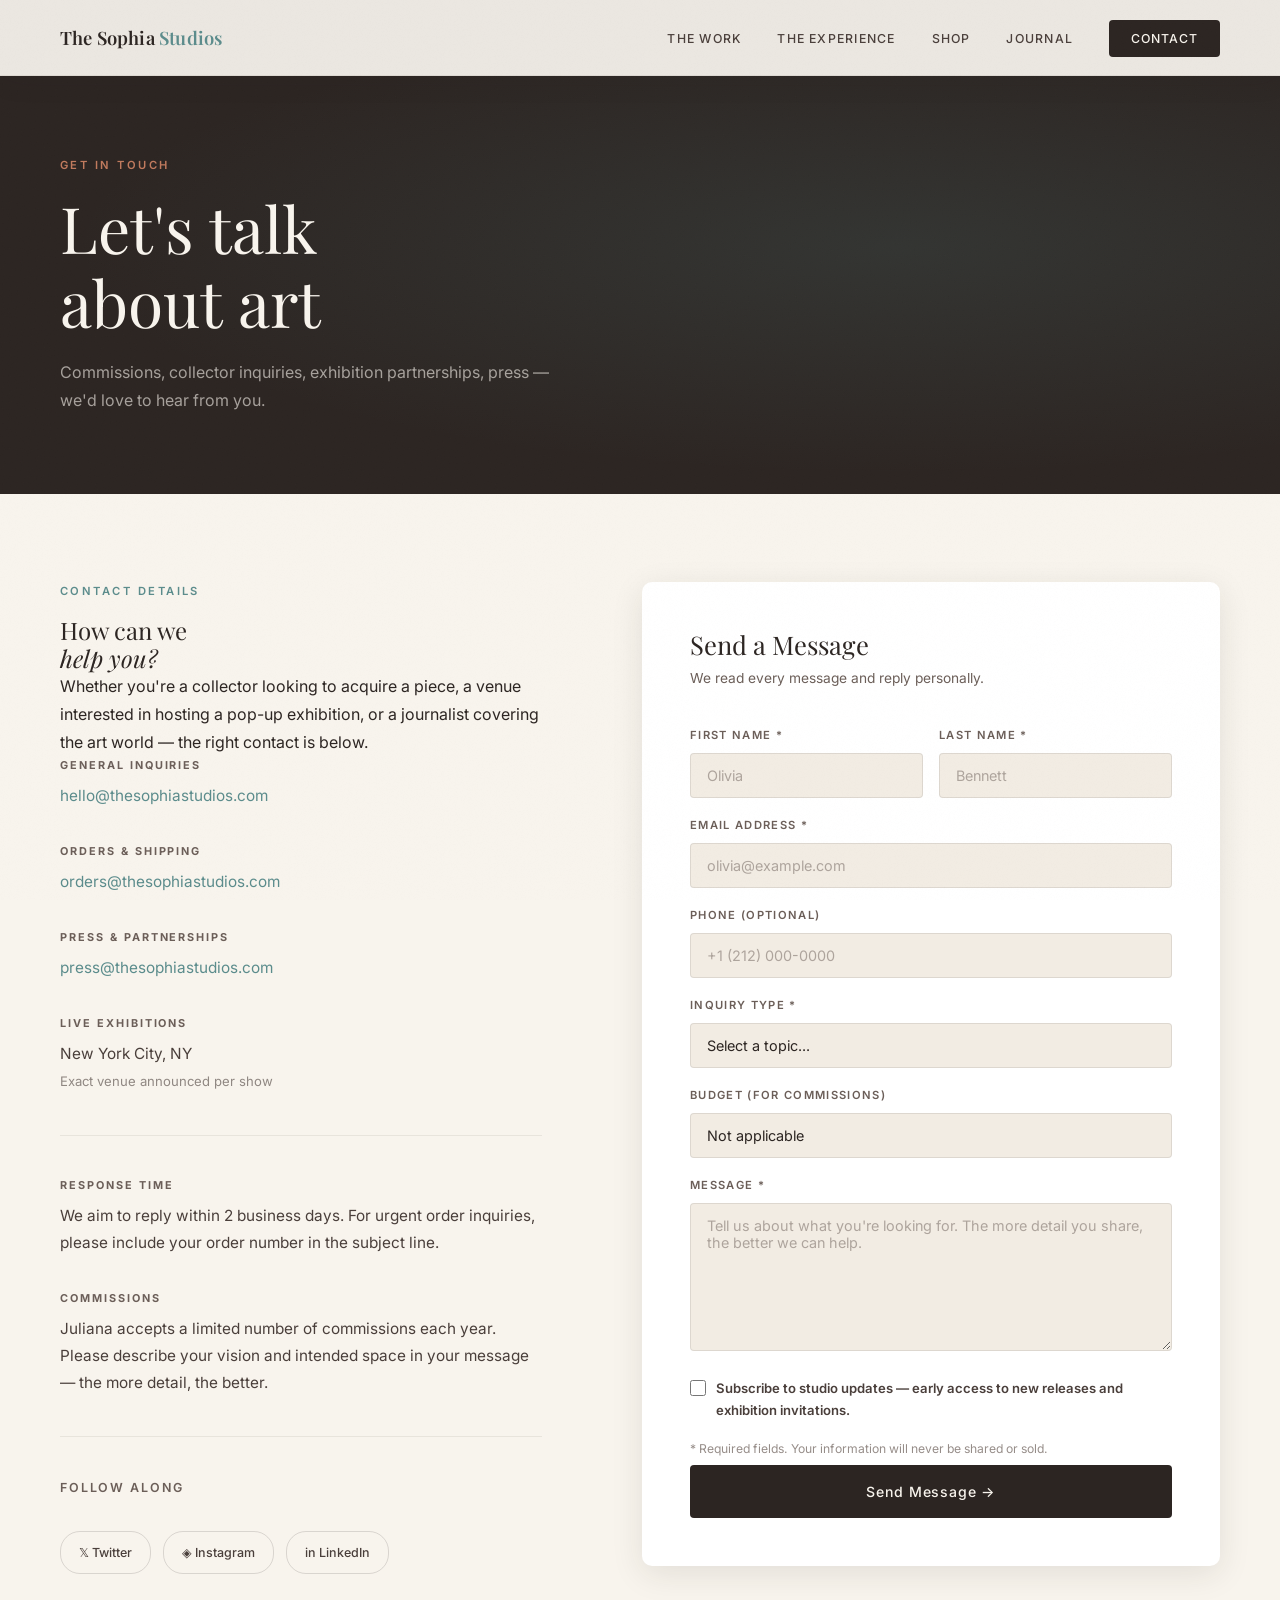
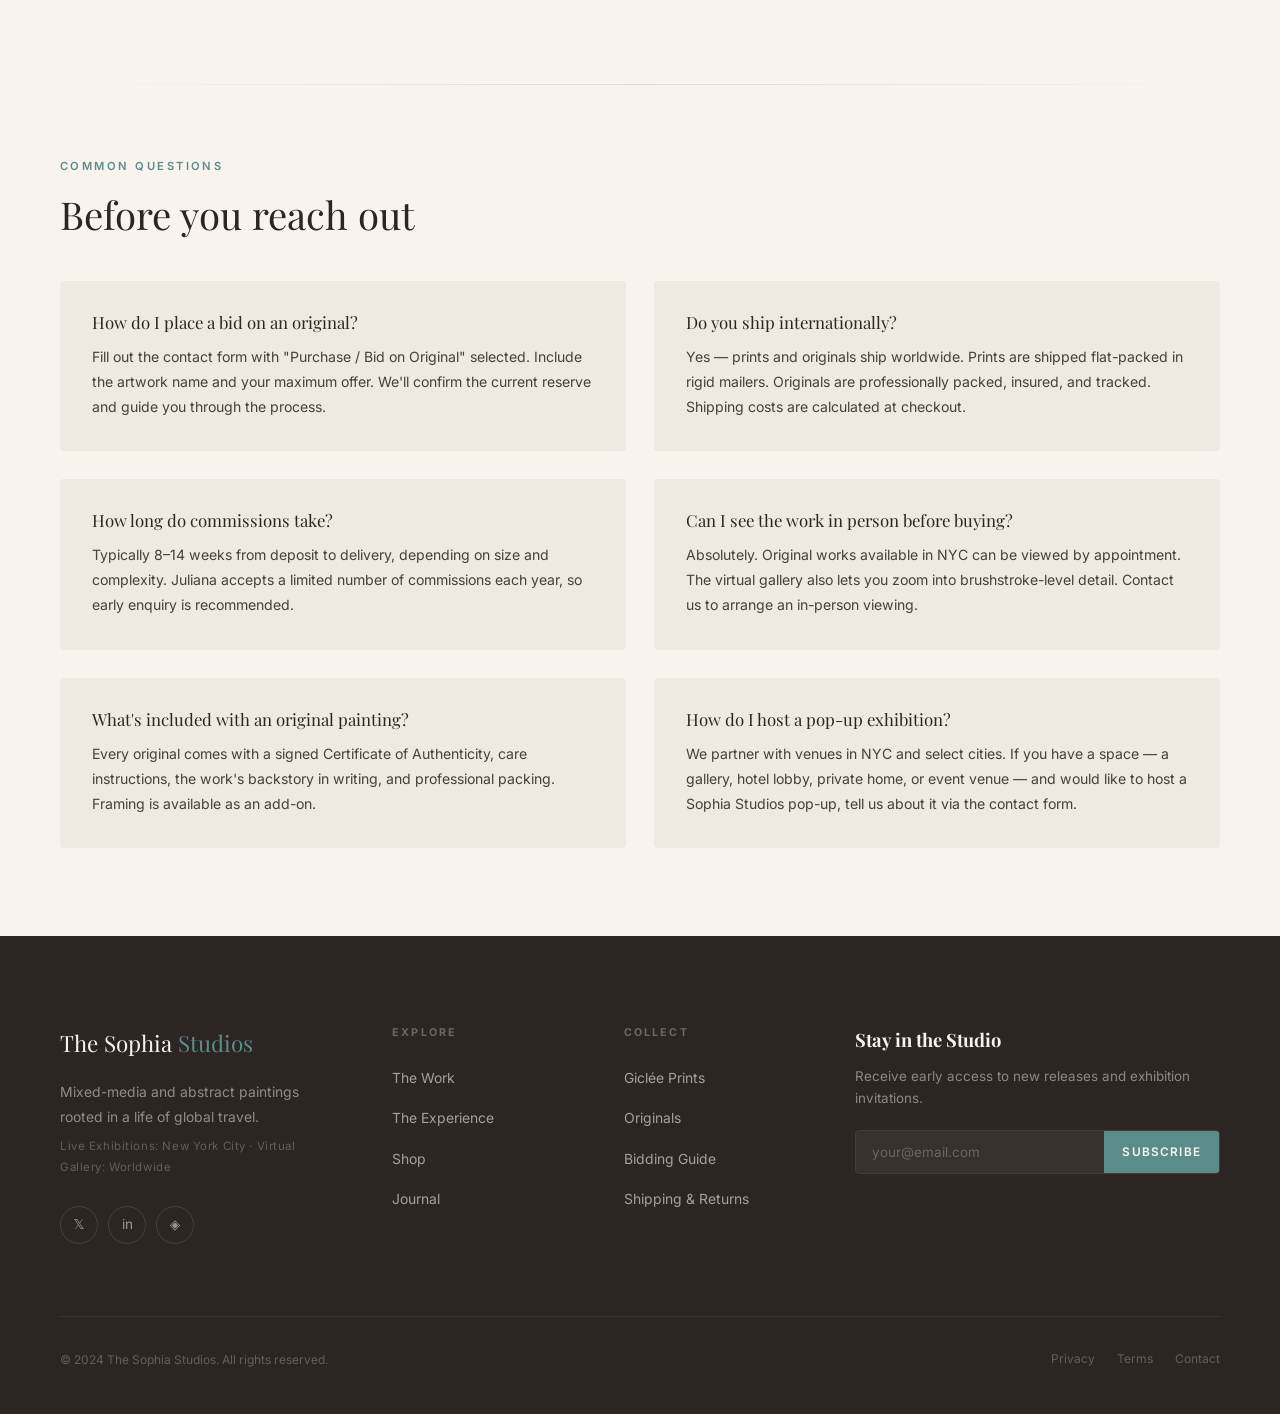
==== contact.html @ 2a8cda8a "Initial website upload Initial website upload" ====
<!DOCTYPE html>
<html lang="en">
<head>
  <meta charset="UTF-8"/><meta name="viewport" content="width=device-width, initial-scale=1.0"/>
  <title>Contact — The Sophia Studios</title>
  <meta name="description" content="Get in touch with The Sophia Studios. Commissions, exhibition inquiries, press, and collector questions — we'd love to hear from you."/>
  <link rel="preconnect" href="https://fonts.googleapis.com"/><link rel="preconnect" href="https://fonts.gstatic.com" crossorigin/>
  <link href="https://fonts.googleapis.com/css2?family=Playfair+Display:ital,wght@0,400;0,500;0,600;0,700;1,400;1,500&family=Inter:wght@300;400;500;600&display=swap" rel="stylesheet"/>
  <link rel="stylesheet" href="shared.css"/>
  <style>
    .contact-layout { display:grid; grid-template-columns:1fr 1.2fr; gap:100px; padding:88px 0 110px; align-items:start; }
    .contact-info h2 { font-size:clamp(2rem,3.5vw,3rem); margin-bottom:14px; }
    .contact-info h2 em { color:var(--teal); font-style:italic; }
    .contact-info .lead { font-size:1rem; color:var(--charcoal-lt); line-height:1.82; margin-bottom:52px; max-width:420px; }
    .contact-block { margin-bottom:32px; }
    .contact-block-label { font-size:0.68rem; font-weight:700; letter-spacing:0.18em; text-transform:uppercase; color:var(--charcoal-xs); margin-bottom:8px; }
    .contact-block-value { font-size:0.96rem; color:var(--charcoal-lt); }
    .contact-block-value a { color:var(--teal); transition:color var(--transition); }
    .contact-block-value a:hover { color:var(--teal-dark); }
    .contact-divider { height:1px; background:rgba(44,37,34,0.08); margin:40px 0; }
    .social-row { display:flex; gap:12px; margin-top:32px; }
    .social-pill { display:inline-flex; align-items:center; gap:8px; padding:10px 18px; border:1.5px solid rgba(44,37,34,0.15); border-radius:20px; font-size:0.78rem; font-weight:500; color:var(--charcoal-lt); transition:all var(--transition); }
    .social-pill:hover { border-color:var(--teal); color:var(--teal); background:rgba(91,140,140,0.05); }
    .faq-section { padding:0 0 88px; }
    .faq-grid { display:grid; grid-template-columns:1fr 1fr; gap:28px; margin-top:44px; }
    .faq-item { background:var(--cream-dark); border-radius:var(--radius); padding:32px; }
    .faq-item h4 { font-family:var(--serif); font-size:1.05rem; color:var(--charcoal); margin-bottom:12px; }
    .faq-item p { font-size:0.88rem; color:var(--charcoal-lt); line-height:1.78; }
    .form-card { background:var(--white); border-radius:var(--radius-lg); padding:48px; box-shadow:var(--shadow-md); }
    .form-card h3 { font-family:var(--serif); font-size:1.6rem; color:var(--charcoal); margin-bottom:6px; }
    .form-card .sub { font-size:0.86rem; color:var(--charcoal-xs); margin-bottom:36px; }
    .form-row { display:grid; grid-template-columns:1fr 1fr; gap:16px; }
    .form-group { margin-bottom:18px; }
    .form-group label { display:block; font-size:0.7rem; font-weight:600; letter-spacing:0.12em; text-transform:uppercase; color:var(--charcoal-xs); margin-bottom:8px; }
    .form-control { width:100%; background:var(--cream-mid); border:1.5px solid rgba(44,37,34,0.1); border-radius:var(--radius); padding:13px 16px; font-family:var(--sans); font-size:0.9rem; color:var(--charcoal); outline:none; transition:border-color var(--transition),box-shadow var(--transition); }
    .form-control::placeholder { color:var(--charcoal-xs); opacity:0.5; }
    .form-control:focus { border-color:var(--teal); box-shadow:0 0 0 3px rgba(91,140,140,0.1); }
    textarea.form-control { resize:vertical; min-height:148px; }
    select.form-control { appearance:none; cursor:pointer; }
    .form-note { font-size:0.76rem; color:var(--charcoal-xs); margin-top:6px; opacity:0.7; }
    .form-submit { width:100%; justify-content:center; font-size:0.88rem; padding:18px; margin-top:6px; }
    .success-msg { display:none; text-align:center; padding:32px; background:rgba(91,140,140,0.08); border:1.5px solid rgba(91,140,140,0.2); border-radius:var(--radius); }
    .success-msg h4 { font-family:var(--serif); font-size:1.3rem; color:var(--teal); margin-bottom:8px; }
    .success-msg p { font-size:0.9rem; color:var(--charcoal-lt); }
    @media(max-width:900px){.contact-layout{grid-template-columns:1fr;gap:52px;}.faq-grid{grid-template-columns:1fr;}}
    @media(max-width:540px){.form-row{grid-template-columns:1fr;}.form-card{padding:28px;}}
  </style>
</head>
<body>
<nav class="nav" id="nav">
  <div class="nav-inner">
    <a href="index.html" class="nav-logo">The Sophia <em>Studios</em></a>
    <ul class="nav-links">
      <li><a href="work.html">The Work</a></li>
      <li><a href="index.html#hybrid">The Experience</a></li>
      <li><a href="shop.html">Shop</a></li>
      <li><a href="journal.html">Journal</a></li>
      <li><a href="contact.html" class="nav-cta">Contact</a></li>
    </ul>
    <button class="nav-hamburger" id="hamburger"><span></span><span></span><span></span></button>
  </div>
</nav>
<div class="nav-mobile" id="nav-mobile">
  <a href="work.html">The Work</a><a href="index.html#hybrid">The Experience</a><a href="shop.html">Shop</a><a href="journal.html">Journal</a><a href="contact.html">Contact</a>
</div>

<div class="page-header">
  <div class="container">
    <span class="eyebrow">Get in Touch</span>
    <h1>Let's talk<br>about art</h1>
    <p>Commissions, collector inquiries, exhibition partnerships, press — we'd love to hear from you.</p>
  </div>
</div>

<div class="container">
  <div class="contact-layout">
    <!-- Left -->
    <div class="reveal">
      <span class="eyebrow">Contact Details</span>
      <h2 style="margin-top:16px;">How can we<br><em>help you?</em></h2>
      <p class="lead">Whether you're a collector looking to acquire a piece, a venue interested in hosting a pop-up exhibition, or a journalist covering the art world — the right contact is below.</p>

      <div class="contact-block">
        <p class="contact-block-label">General Inquiries</p>
        <p class="contact-block-value"><a href="mailto:hello@thesophiastudios.com">hello@thesophiastudios.com</a></p>
      </div>
      <div class="contact-block">
        <p class="contact-block-label">Orders &amp; Shipping</p>
        <p class="contact-block-value"><a href="mailto:orders@thesophiastudios.com">orders@thesophiastudios.com</a></p>
      </div>
      <div class="contact-block">
        <p class="contact-block-label">Press &amp; Partnerships</p>
        <p class="contact-block-value"><a href="mailto:press@thesophiastudios.com">press@thesophiastudios.com</a></p>
      </div>
      <div class="contact-block">
        <p class="contact-block-label">Live Exhibitions</p>
        <p class="contact-block-value">New York City, NY<br><span style="font-size:0.82rem;opacity:0.6;">Exact venue announced per show</span></p>
      </div>

      <div class="contact-divider"></div>

      <div class="contact-block">
        <p class="contact-block-label">Response Time</p>
        <p class="contact-block-value">We aim to reply within 2 business days. For urgent order inquiries, please include your order number in the subject line.</p>
      </div>
      <div class="contact-block">
        <p class="contact-block-label">Commissions</p>
        <p class="contact-block-value">Juliana accepts a limited number of commissions each year. Please describe your vision and intended space in your message — the more detail, the better.</p>
      </div>

      <div class="contact-divider"></div>
      <p style="font-size:0.78rem;font-weight:600;letter-spacing:0.15em;text-transform:uppercase;color:var(--charcoal-xs);margin-bottom:16px;">Follow Along</p>
      <div class="social-row">
        <a href="#" class="social-pill">𝕏 Twitter</a>
        <a href="#" class="social-pill">◈ Instagram</a>
        <a href="#" class="social-pill">in LinkedIn</a>
      </div>
    </div>

    <!-- Right: Form -->
    <div class="reveal reveal-delay-2">
      <div class="form-card">
        <h3>Send a Message</h3>
        <p class="sub">We read every message and reply personally.</p>
        <form id="contact-form" onsubmit="handleSubmit(event)">
          <div class="form-row">
            <div class="form-group">
              <label for="fname">First Name *</label>
              <input type="text" id="fname" class="form-control" placeholder="Olivia" required/>
            </div>
            <div class="form-group">
              <label for="lname">Last Name *</label>
              <input type="text" id="lname" class="form-control" placeholder="Bennett" required/>
            </div>
          </div>
          <div class="form-group">
            <label for="email">Email Address *</label>
            <input type="email" id="email" class="form-control" placeholder="olivia@example.com" required/>
          </div>
          <div class="form-group">
            <label for="phone">Phone (optional)</label>
            <input type="tel" id="phone" class="form-control" placeholder="+1 (212) 000-0000"/>
          </div>
          <div class="form-group">
            <label for="inquiry">Inquiry Type *</label>
            <select id="inquiry" class="form-control" required>
              <option value="">Select a topic...</option>
              <option>Commission a Painting</option>
              <option>Purchase / Bid on Original</option>
              <option>Print Order Inquiry</option>
              <option>Host a Pop-Up Exhibition</option>
              <option>Press &amp; Media</option>
              <option>Partnership / Collaboration</option>
              <option>Virtual Gallery Access</option>
              <option>Other</option>
            </select>
          </div>
          <div class="form-group">
            <label for="budget">Budget (for commissions)</label>
            <select id="budget" class="form-control">
              <option value="">Not applicable</option>
              <option>Under $1,000</option>
              <option>$1,000 – $3,000</option>
              <option>$3,000 – $6,000</option>
              <option>$6,000 – $10,000</option>
              <option>$10,000+</option>
            </select>
          </div>
          <div class="form-group">
            <label for="message">Message *</label>
            <textarea id="message" class="form-control" placeholder="Tell us about what you're looking for. The more detail you share, the better we can help." required></textarea>
          </div>
          <div class="form-group" style="display:flex;align-items:flex-start;gap:10px;margin-bottom:8px;">
            <input type="checkbox" id="newsletter" style="margin-top:3px;accent-color:var(--teal);width:16px;height:16px;flex-shrink:0;"/>
            <label for="newsletter" style="font-size:0.82rem;color:var(--charcoal-lt);cursor:pointer;text-transform:none;letter-spacing:0;">Subscribe to studio updates — early access to new releases and exhibition invitations.</label>
          </div>
          <p class="form-note">* Required fields. Your information will never be shared or sold.</p>
          <button type="submit" class="btn btn-dark form-submit">Send Message →</button>
        </form>
        <div class="success-msg" id="success-msg">
          <h4>Message received ✦</h4>
          <p>Thank you for reaching out. We'll be in touch within 2 business days.</p>
        </div>
      </div>
    </div>
  </div>

  <!-- FAQ -->
  <div class="faq-section">
    <div class="divider" style="margin-bottom:72px;"></div>
    <span class="eyebrow reveal">Common Questions</span>
    <h2 style="font-size:clamp(1.9rem,3vw,2.8rem);margin-top:12px;" class="reveal">Before you reach out</h2>
    <div class="faq-grid reveal">
      <div class="faq-item">
        <h4>How do I place a bid on an original?</h4>
        <p>Fill out the contact form with "Purchase / Bid on Original" selected. Include the artwork name and your maximum offer. We'll confirm the current reserve and guide you through the process.</p>
      </div>
      <div class="faq-item">
        <h4>Do you ship internationally?</h4>
        <p>Yes — prints and originals ship worldwide. Prints are shipped flat-packed in rigid mailers. Originals are professionally packed, insured, and tracked. Shipping costs are calculated at checkout.</p>
      </div>
      <div class="faq-item">
        <h4>How long do commissions take?</h4>
        <p>Typically 8–14 weeks from deposit to delivery, depending on size and complexity. Juliana accepts a limited number of commissions each year, so early enquiry is recommended.</p>
      </div>
      <div class="faq-item">
        <h4>Can I see the work in person before buying?</h4>
        <p>Absolutely. Original works available in NYC can be viewed by appointment. The virtual gallery also lets you zoom into brushstroke-level detail. Contact us to arrange an in-person viewing.</p>
      </div>
      <div class="faq-item">
        <h4>What's included with an original painting?</h4>
        <p>Every original comes with a signed Certificate of Authenticity, care instructions, the work's backstory in writing, and professional packing. Framing is available as an add-on.</p>
      </div>
      <div class="faq-item">
        <h4>How do I host a pop-up exhibition?</h4>
        <p>We partner with venues in NYC and select cities. If you have a space — a gallery, hotel lobby, private home, or event venue — and would like to host a Sophia Studios pop-up, tell us about it via the contact form.</p>
      </div>
    </div>
  </div>
</div>

<footer class="footer"><div class="container">
  <div class="footer-grid">
    <div class="footer-brand"><div class="footer-brand-logo">The Sophia <em>Studios</em></div><p>Mixed-media and abstract paintings rooted in a life of global travel.</p><p class="sub">Live Exhibitions: New York City · Virtual Gallery: Worldwide</p><div class="footer-social"><a href="#" class="social-btn">𝕏</a><a href="#" class="social-btn">in</a><a href="#" class="social-btn">◈</a></div></div>
    <div class="footer-col"><h5>Explore</h5><ul><li><a href="work.html">The Work</a></li><li><a href="index.html#hybrid">The Experience</a></li><li><a href="shop.html">Shop</a></li><li><a href="journal.html">Journal</a></li></ul></div>
    <div class="footer-col"><h5>Collect</h5><ul><li><a href="shop.html">Giclée Prints</a></li><li><a href="shop.html">Originals</a></li><li><a href="#">Bidding Guide</a></li><li><a href="#">Shipping &amp; Returns</a></li></ul></div>
    <div class="footer-newsletter"><h5>Stay in the Studio</h5><p>Receive early access to new releases and exhibition invitations.</p><div class="nl-form"><input type="email" class="nl-input" placeholder="your@email.com"/><button class="nl-btn">Subscribe</button></div></div>
  </div>
  <div class="footer-bottom"><p>© 2024 The Sophia Studios. All rights reserved.</p><div class="footer-bottom-links"><a href="#">Privacy</a><a href="#">Terms</a><a href="contact.html">Contact</a></div></div>
</div></footer>
<script>
  document.getElementById('nav').classList.add('scrolled');
  const h=document.getElementById('hamburger'),m=document.getElementById('nav-mobile');
  h.addEventListener('click',()=>{h.classList.toggle('open');m.classList.toggle('open');});
  const ro=new IntersectionObserver((e)=>{e.forEach((en,i)=>{if(en.isIntersecting){setTimeout(()=>en.target.classList.add('visible'),i*65);ro.unobserve(en.target);}});},{threshold:0.08});
  document.querySelectorAll('.reveal').forEach(el=>ro.observe(el));
  function handleSubmit(e) {
    e.preventDefault();
    document.getElementById('contact-form').style.display='none';
    document.getElementById('success-msg').style.display='block';
  }
</script>
</body></html>
---- shared.css ----
/* ═══════════════════════════════════════
   THE SOPHIA STUDIOS — Shared Styles
   thesophiastudios.com
═══════════════════════════════════════ */

*, *::before, *::after { box-sizing: border-box; margin: 0; padding: 0; }

:root {
  --cream:       #F8F4ED;
  --cream-dark:  #EFE9DF;
  --cream-mid:   #F2ECE3;
  --teal:        #5B8C8C;
  --teal-dark:   #3f6b6b;
  --teal-light:  #7AABAB;
  --terra:       #C17A5D;
  --terra-light: #D4957A;
  --charcoal:    #2C2522;
  --charcoal-lt: #4a3f3b;
  --charcoal-xs: #6b5e58;
  --white:       #FFFFFF;
  --serif:       'Playfair Display', Georgia, serif;
  --sans:        'Inter', system-ui, sans-serif;
  --radius:      4px;
  --radius-lg:   10px;
  --shadow-sm:   0 2px 12px rgba(44,37,34,0.07);
  --shadow-md:   0 8px 32px rgba(44,37,34,0.10);
  --shadow-lg:   0 20px 60px rgba(44,37,34,0.14);
  --transition:  0.35s cubic-bezier(0.25, 0.46, 0.45, 0.94);
  --nav-h:       76px;
}

html { scroll-behavior: smooth; font-size: 16px; }
body {
  font-family: var(--sans);
  background: var(--cream);
  color: var(--charcoal);
  line-height: 1.7;
  overflow-x: hidden;
  -webkit-font-smoothing: antialiased;
}
body::after {
  content: '';
  position: fixed; inset: 0;
  background-image: url("data:image/svg+xml,%3Csvg xmlns='http://www.w3.org/2000/svg' width='200' height='200'%3E%3Cfilter id='n'%3E%3CfeTurbulence type='fractalNoise' baseFrequency='0.85' numOctaves='4' stitchTiles='stitch'/%3E%3C/filter%3E%3Crect width='200' height='200' filter='url(%23n)' opacity='0.035'/%3E%3C/svg%3E");
  pointer-events: none; z-index: 9999; opacity: 0.5;
}

h1,h2,h3,h4 { font-family: var(--serif); font-weight: 400; line-height: 1.15; }
p { line-height: 1.75; }
a { text-decoration: none; color: inherit; }
img { display: block; max-width: 100%; }

.eyebrow {
  font-family: var(--sans);
  font-size: 0.7rem;
  font-weight: 600;
  letter-spacing: 0.22em;
  text-transform: uppercase;
  color: var(--teal);
  display: block;
  margin-bottom: 16px;
}

.container { max-width: 1320px; margin: 0 auto; padding: 0 60px; }
.section-pad { padding: 110px 0; }
.section-pad-sm { padding: 72px 0; }

.btn {
  display: inline-flex; align-items: center; gap: 9px;
  font-family: var(--sans); font-size: 0.82rem; font-weight: 500;
  letter-spacing: 0.06em; border-radius: var(--radius); border: none;
  cursor: pointer; white-space: nowrap; padding: 15px 30px;
  transition: background var(--transition), color var(--transition), transform var(--transition), box-shadow var(--transition);
}
.btn:hover { transform: translateY(-2px); }
.btn-dark { background: var(--charcoal); color: var(--cream); }
.btn-dark:hover { background: var(--teal); box-shadow: 0 8px 28px rgba(91,140,140,0.28); }
.btn-outline { background: transparent; color: var(--charcoal); border: 1.5px solid var(--charcoal); }
.btn-outline:hover { border-color: var(--teal); color: var(--teal); }
.btn-teal { background: var(--teal); color: var(--cream); }
.btn-teal:hover { background: var(--teal-dark); box-shadow: 0 8px 28px rgba(91,140,140,0.3); }
.btn-ghost { background: transparent; color: var(--charcoal-lt); padding: 15px 4px; border-bottom: 1px solid transparent; border-radius: 0; }
.btn-ghost:hover { color: var(--terra); border-bottom-color: var(--terra); transform: none; }
.btn-cream { background: var(--cream); color: var(--charcoal); }
.btn-cream:hover { background: var(--cream-dark); box-shadow: var(--shadow-md); }
.btn-cream-outline { background: transparent; color: var(--cream); border: 1.5px solid rgba(248,244,237,0.4); }
.btn-cream-outline:hover { border-color: var(--cream); background: rgba(248,244,237,0.08); transform: translateY(-2px); }

/* NAV */
.nav {
  position: fixed; top: 0; left: 0; right: 0; z-index: 200;
  height: var(--nav-h); display: flex; align-items: center;
  background: rgba(248,244,237,0.94);
  backdrop-filter: blur(16px); -webkit-backdrop-filter: blur(16px);
  border-bottom: 1px solid rgba(44,37,34,0.07);
  transition: box-shadow var(--transition);
}
.nav.scrolled { box-shadow: 0 2px 30px rgba(44,37,34,0.09); }
.nav-inner { display: flex; align-items: center; justify-content: space-between; width: 100%; padding: 0 60px; }
.nav-logo { font-family: var(--serif); font-size: 1.15rem; font-weight: 600; color: var(--charcoal); letter-spacing: 0.01em; }
.nav-logo em { font-style: normal; color: var(--teal); }
.nav-links { display: flex; align-items: center; gap: 36px; list-style: none; }
.nav-links a { font-size: 0.77rem; font-weight: 500; letter-spacing: 0.1em; text-transform: uppercase; color: var(--charcoal-lt); transition: color var(--transition); position: relative; }
.nav-links a::after { content: ''; position: absolute; bottom: -3px; left: 0; width: 0; height: 1px; background: var(--teal); transition: width var(--transition); }
.nav-links a:hover { color: var(--charcoal); }
.nav-links a:hover::after, .nav-links a.active::after { width: 100%; }
.nav-links a.active { color: var(--charcoal); }
.nav-cta { background: var(--charcoal) !important; color: var(--cream) !important; padding: 11px 22px; border-radius: var(--radius); font-size: 0.77rem !important; font-weight: 500 !important; letter-spacing: 0.08em !important; transition: background var(--transition) !important; }
.nav-cta::after { display: none !important; }
.nav-cta:hover { background: var(--teal) !important; transform: none !important; }
.nav-hamburger { display: none; flex-direction: column; gap: 5px; cursor: pointer; padding: 4px; background: none; border: none; }
.nav-hamburger span { display: block; width: 24px; height: 2px; background: var(--charcoal); border-radius: 2px; transition: all 0.3s ease; }
.nav-hamburger.open span:nth-child(1) { transform: translateY(7px) rotate(45deg); }
.nav-hamburger.open span:nth-child(2) { opacity: 0; }
.nav-hamburger.open span:nth-child(3) { transform: translateY(-7px) rotate(-45deg); }
.nav-mobile { display: none; position: fixed; top: var(--nav-h); left: 0; right: 0; background: var(--cream); border-bottom: 1px solid rgba(44,37,34,0.1); padding: 32px 24px; z-index: 199; flex-direction: column; gap: 0; box-shadow: var(--shadow-lg); }
.nav-mobile.open { display: flex; }
.nav-mobile a { font-size: 1.05rem; font-weight: 500; color: var(--charcoal); padding: 18px 0; border-bottom: 1px solid rgba(44,37,34,0.07); }
.nav-mobile a:last-child { border-bottom: none; }

/* PAGE HEADER */
.page-header { padding-top: calc(var(--nav-h) + 80px); padding-bottom: 80px; background: var(--charcoal); color: var(--cream); position: relative; overflow: hidden; }
.page-header::before { content: ''; position: absolute; inset: 0; background: radial-gradient(ellipse at 70% 50%, rgba(91,140,140,0.15) 0%, transparent 65%); }
.page-header .container { position: relative; }
.page-header .eyebrow { color: var(--terra); }
.page-header h1 { font-size: clamp(2.8rem, 5vw, 4.8rem); color: var(--cream); margin-bottom: 20px; }
.page-header p { font-size: 1rem; color: rgba(248,244,237,0.6); max-width: 500px; }

/* DIVIDERS */
.divider { height: 1px; background: linear-gradient(to right, transparent, rgba(44,37,34,0.12), transparent); }
.divider-dark { height: 1px; background: linear-gradient(to right, transparent, rgba(255,255,255,0.1), transparent); }

/* SCROLL REVEAL */
.reveal { opacity: 0; transform: translateY(28px); transition: opacity 0.75s ease, transform 0.75s ease; }
.reveal.visible { opacity: 1; transform: translateY(0); }
.reveal-delay-1 { transition-delay: 0.1s; }
.reveal-delay-2 { transition-delay: 0.2s; }
.reveal-delay-3 { transition-delay: 0.3s; }

/* FOOTER */
.footer { background: var(--charcoal); color: var(--cream); padding: 88px 0 44px; }
.footer-grid { display: grid; grid-template-columns: 1.6fr 1fr 1fr 1.8fr; gap: 64px; margin-bottom: 72px; }
.footer-brand-logo { font-family: var(--serif); font-size: 1.4rem; color: var(--cream); margin-bottom: 18px; }
.footer-brand-logo em { font-style: normal; color: var(--teal); }
.footer-brand p { font-size: 0.87rem; color: rgba(248,244,237,0.5); line-height: 1.8; margin-bottom: 6px; }
.footer-brand .sub { font-size: 0.72rem; color: rgba(248,244,237,0.28); margin-bottom: 28px; letter-spacing: 0.05em; }
.footer-social { display: flex; gap: 10px; }
.social-btn { width: 38px; height: 38px; border: 1px solid rgba(255,255,255,0.12); border-radius: 50%; display: flex; align-items: center; justify-content: center; font-size: 0.85rem; color: rgba(248,244,237,0.55); transition: border-color var(--transition), background var(--transition), color var(--transition); }
.social-btn:hover { border-color: var(--teal); background: var(--teal); color: var(--cream); }
.footer-col h5 { font-family: var(--sans); font-size: 0.67rem; font-weight: 700; letter-spacing: 0.2em; text-transform: uppercase; color: rgba(248,244,237,0.32); margin-bottom: 22px; }
.footer-col ul { list-style: none; }
.footer-col li { margin-bottom: 13px; }
.footer-col a { font-size: 0.87rem; color: rgba(248,244,237,0.6); transition: color var(--transition); }
.footer-col a:hover { color: var(--cream); }
.footer-newsletter h5 { font-family: var(--serif); font-size: 1.15rem; color: var(--cream); margin-bottom: 10px; }
.footer-newsletter p { font-size: 0.84rem; color: rgba(248,244,237,0.48); margin-bottom: 20px; line-height: 1.65; }
.nl-form { display: flex; border: 1px solid rgba(255,255,255,0.11); border-radius: var(--radius); overflow: hidden; }
.nl-input { flex: 1; background: rgba(255,255,255,0.05); border: none; padding: 13px 16px; font-family: var(--sans); font-size: 0.84rem; color: var(--cream); outline: none; }
.nl-input::placeholder { color: rgba(248,244,237,0.28); }
.nl-btn { background: var(--teal); color: var(--cream); border: none; padding: 13px 18px; font-family: var(--sans); font-size: 0.74rem; font-weight: 600; letter-spacing: 0.1em; text-transform: uppercase; cursor: pointer; transition: background var(--transition); white-space: nowrap; }
.nl-btn:hover { background: var(--teal-dark); }
.footer-bottom { border-top: 1px solid rgba(255,255,255,0.07); padding-top: 32px; display: flex; align-items: center; justify-content: space-between; flex-wrap: wrap; gap: 12px; }
.footer-bottom p, .footer-bottom a { font-size: 0.75rem; color: rgba(248,244,237,0.28); }
.footer-bottom a:hover { color: rgba(248,244,237,0.6); }
.footer-bottom-links { display: flex; gap: 22px; }

/* RESPONSIVE */
@media (max-width: 1100px) {
  .container { padding: 0 40px; }
  .nav-inner { padding: 0 40px; }
  .footer-grid { grid-template-columns: 1fr 1fr; gap: 48px; }
}
@media (max-width: 768px) {
  .container { padding: 0 22px; }
  .nav-inner { padding: 0 22px; }
  .nav-links { display: none; }
  .nav-hamburger { display: flex; }
  .section-pad { padding: 80px 0; }
  .section-pad-sm { padding: 56px 0; }
  .footer-grid { grid-template-columns: 1fr; gap: 36px; }
  .footer { padding: 64px 0 32px; }
  .footer-bottom { flex-direction: column; align-items: flex-start; }
}
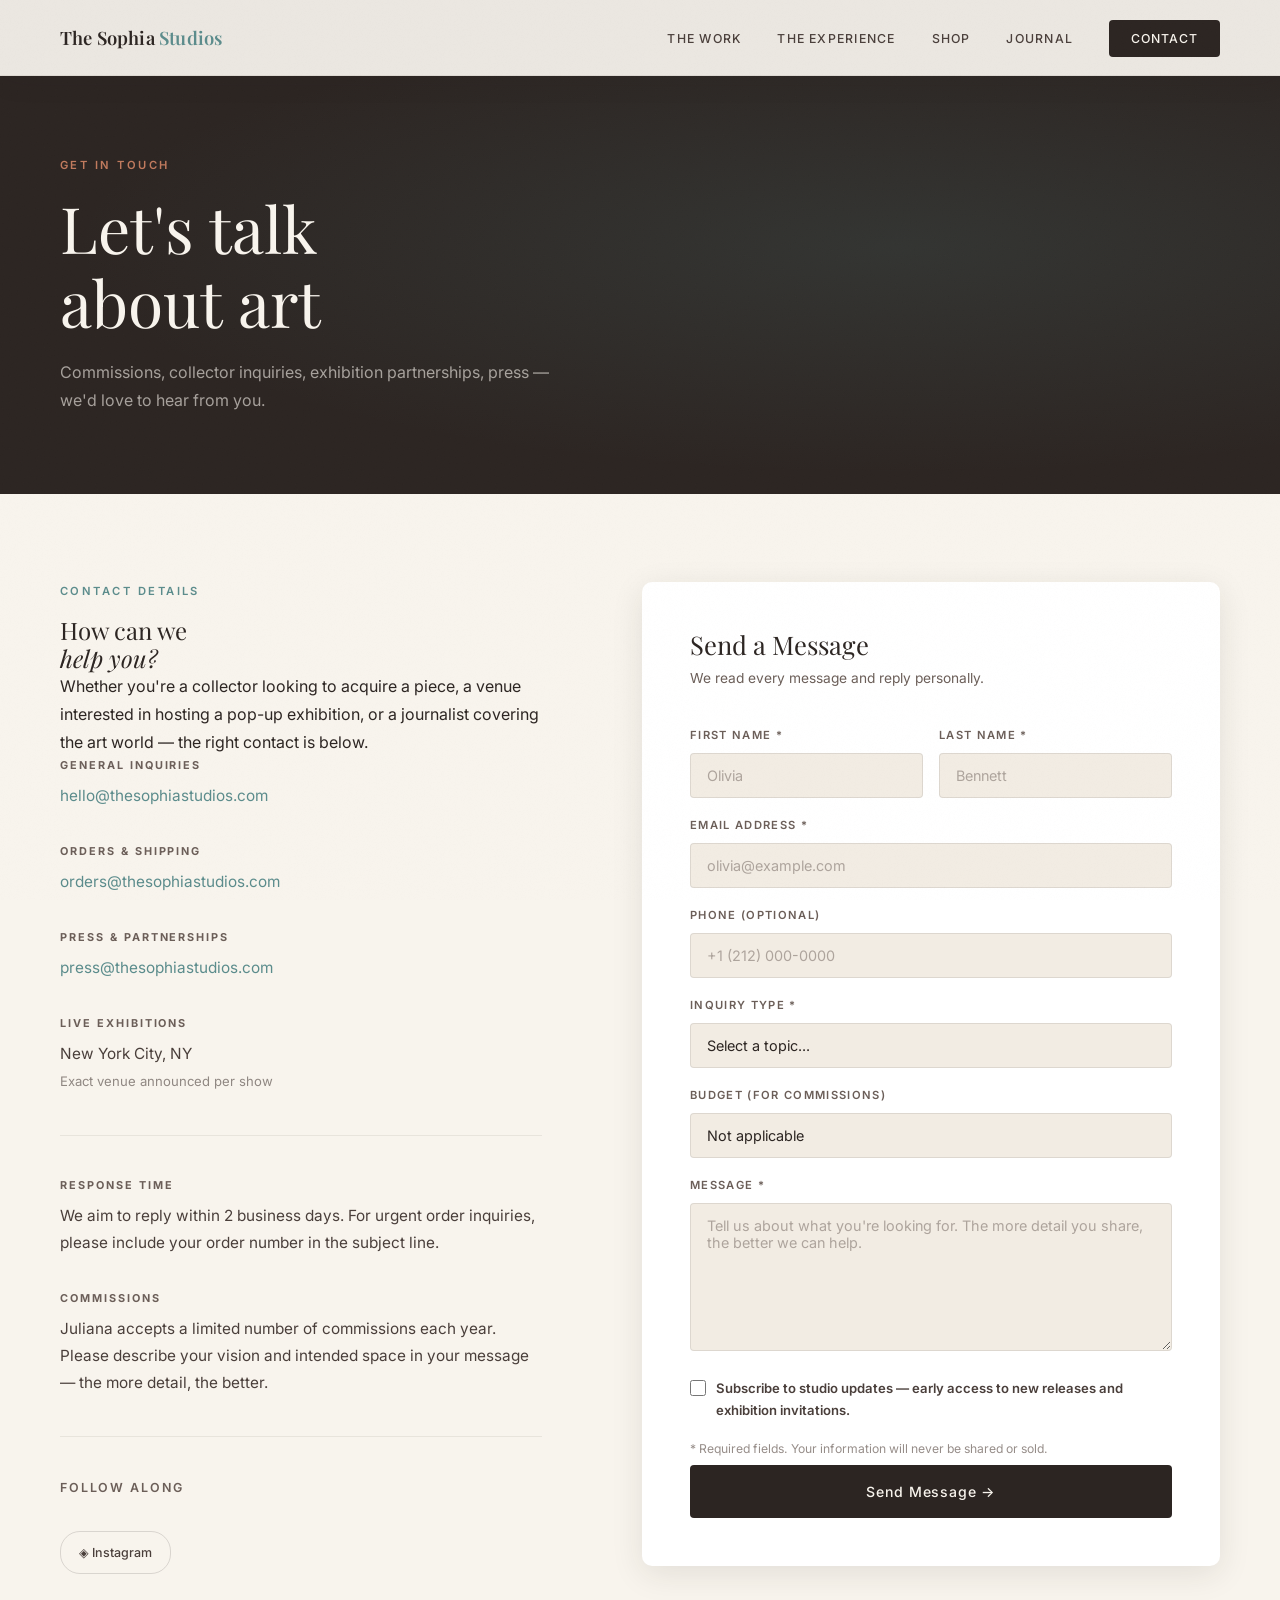
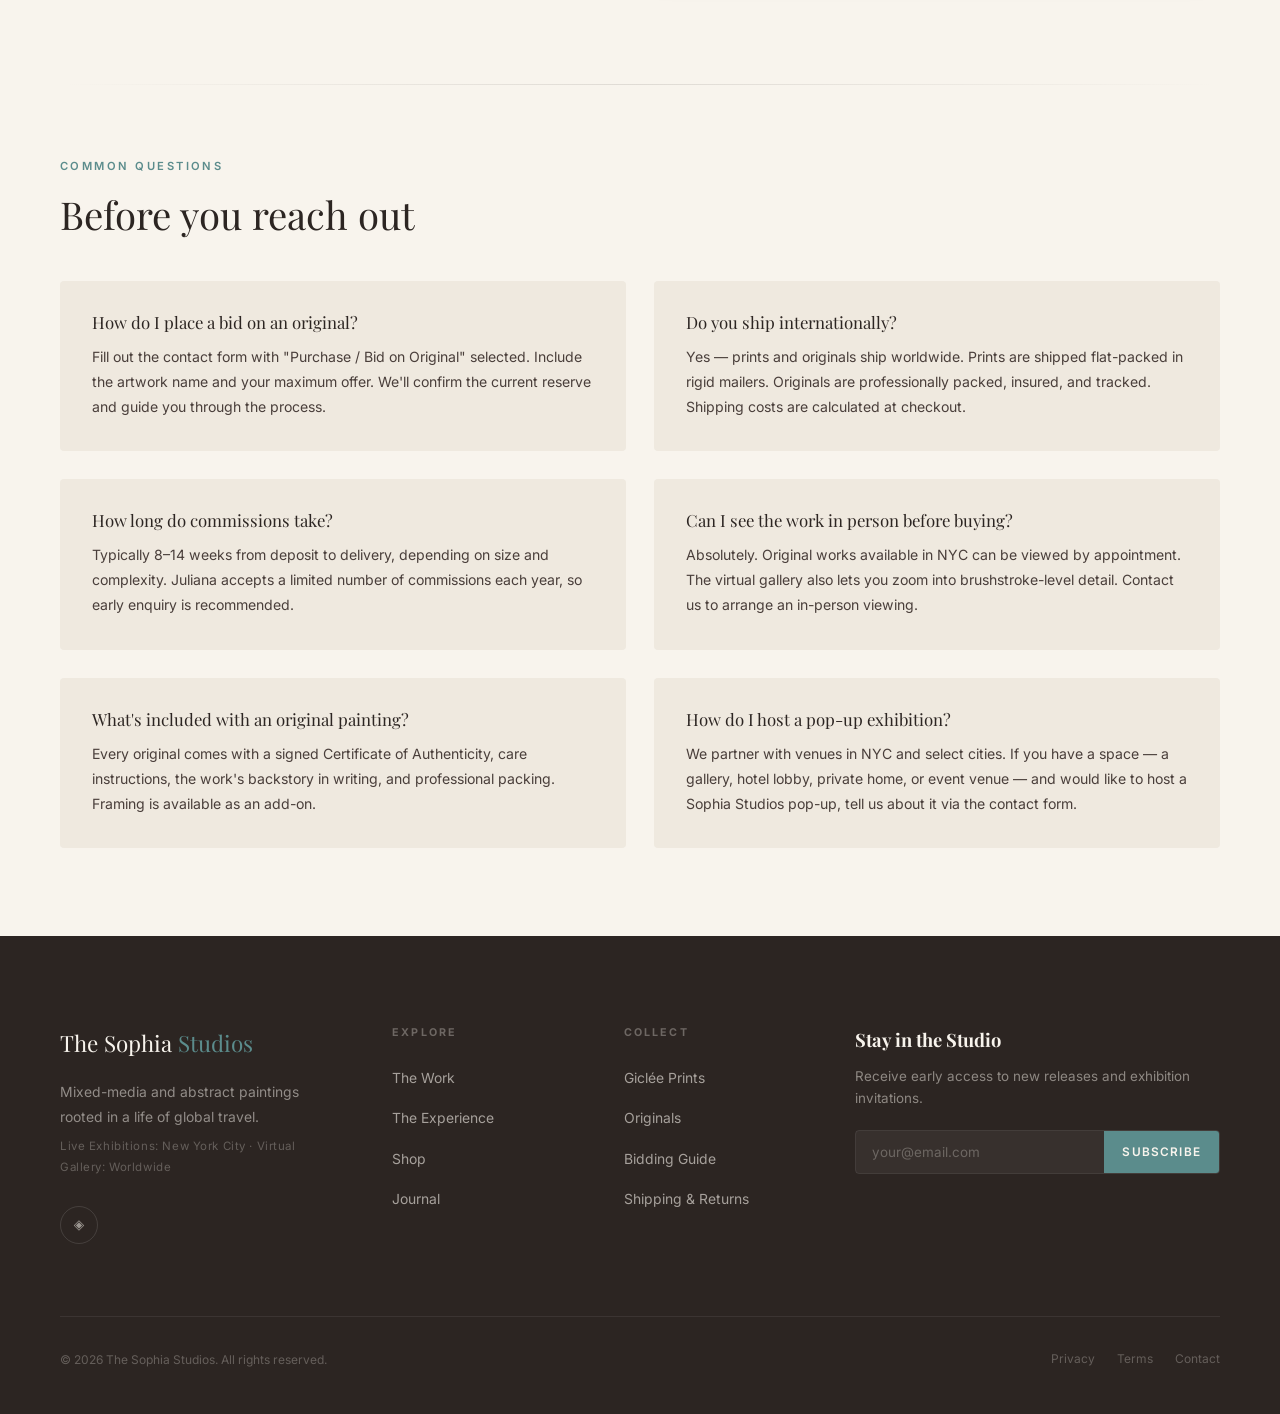
==== commit b6ef2db3: "Update contact.html" ====
--- a/contact.html
+++ b/contact.html
@@ -4,6 +4,10 @@
   <meta charset="UTF-8"/><meta name="viewport" content="width=device-width, initial-scale=1.0"/>
   <title>Contact — The Sophia Studios</title>
   <meta name="description" content="Get in touch with The Sophia Studios. Commissions, exhibition inquiries, press, and collector questions — we'd love to hear from you."/>
+  <link rel="icon" type="image/svg+xml" href="favicon.svg"/>
+  <meta property="og:title" content="Contact — The Sophia Studios"/>
+  <meta property="og:description" content="Commissions, collector inquiries, exhibition partnerships, press — get in touch."/>
+  <meta property="og:type" content="website"/><meta property="og:url" content="https://thesophiastudios.com/contact.html"/>
   <link rel="preconnect" href="https://fonts.googleapis.com"/><link rel="preconnect" href="https://fonts.gstatic.com" crossorigin/>
   <link href="https://fonts.googleapis.com/css2?family=Playfair+Display:ital,wght@0,400;0,500;0,600;0,700;1,400;1,500&family=Inter:wght@300;400;500;600&display=swap" rel="stylesheet"/>
   <link rel="stylesheet" href="shared.css"/>
@@ -47,15 +51,13 @@
   </style>
 </head>
 <body>
-<nav class="nav" id="nav">
+<nav class="nav scrolled" id="nav">
   <div class="nav-inner">
     <a href="index.html" class="nav-logo">The Sophia <em>Studios</em></a>
     <ul class="nav-links">
-      <li><a href="work.html">The Work</a></li>
-      <li><a href="index.html#hybrid">The Experience</a></li>
-      <li><a href="shop.html">Shop</a></li>
-      <li><a href="journal.html">Journal</a></li>
-      <li><a href="contact.html" class="nav-cta">Contact</a></li>
+      <li><a href="work.html">The Work</a></li><li><a href="index.html#hybrid">The Experience</a></li>
+      <li><a href="shop.html">Shop</a></li><li><a href="journal.html">Journal</a></li>
+      <li><a href="contact.html" class="nav-cta active">Contact</a></li>
     </ul>
     <button class="nav-hamburger" id="hamburger"><span></span><span></span><span></span></button>
   </div>
@@ -74,170 +76,86 @@
 
 <div class="container">
   <div class="contact-layout">
-    <!-- Left -->
     <div class="reveal">
       <span class="eyebrow">Contact Details</span>
       <h2 style="margin-top:16px;">How can we<br><em>help you?</em></h2>
       <p class="lead">Whether you're a collector looking to acquire a piece, a venue interested in hosting a pop-up exhibition, or a journalist covering the art world — the right contact is below.</p>
-
-      <div class="contact-block">
-        <p class="contact-block-label">General Inquiries</p>
-        <p class="contact-block-value"><a href="mailto:hello@thesophiastudios.com">hello@thesophiastudios.com</a></p>
-      </div>
-      <div class="contact-block">
-        <p class="contact-block-label">Orders &amp; Shipping</p>
-        <p class="contact-block-value"><a href="mailto:orders@thesophiastudios.com">orders@thesophiastudios.com</a></p>
-      </div>
-      <div class="contact-block">
-        <p class="contact-block-label">Press &amp; Partnerships</p>
-        <p class="contact-block-value"><a href="mailto:press@thesophiastudios.com">press@thesophiastudios.com</a></p>
-      </div>
-      <div class="contact-block">
-        <p class="contact-block-label">Live Exhibitions</p>
-        <p class="contact-block-value">New York City, NY<br><span style="font-size:0.82rem;opacity:0.6;">Exact venue announced per show</span></p>
-      </div>
-
+      <div class="contact-block"><p class="contact-block-label">General Inquiries</p><p class="contact-block-value"><a href="mailto:hello@thesophiastudios.com">hello@thesophiastudios.com</a></p></div>
+      <div class="contact-block"><p class="contact-block-label">Orders &amp; Shipping</p><p class="contact-block-value"><a href="mailto:orders@thesophiastudios.com">orders@thesophiastudios.com</a></p></div>
+      <div class="contact-block"><p class="contact-block-label">Press &amp; Partnerships</p><p class="contact-block-value"><a href="mailto:press@thesophiastudios.com">press@thesophiastudios.com</a></p></div>
+      <div class="contact-block"><p class="contact-block-label">Live Exhibitions</p><p class="contact-block-value">New York City, NY<br><span style="font-size:0.82rem;opacity:0.6;">Exact venue announced per show</span></p></div>
       <div class="contact-divider"></div>
-
-      <div class="contact-block">
-        <p class="contact-block-label">Response Time</p>
-        <p class="contact-block-value">We aim to reply within 2 business days. For urgent order inquiries, please include your order number in the subject line.</p>
-      </div>
-      <div class="contact-block">
-        <p class="contact-block-label">Commissions</p>
-        <p class="contact-block-value">Juliana accepts a limited number of commissions each year. Please describe your vision and intended space in your message — the more detail, the better.</p>
-      </div>
-
+      <div class="contact-block"><p class="contact-block-label">Response Time</p><p class="contact-block-value">We aim to reply within 2 business days. For urgent order inquiries, please include your order number in the subject line.</p></div>
+      <div class="contact-block"><p class="contact-block-label">Commissions</p><p class="contact-block-value">Juliana accepts a limited number of commissions each year. Please describe your vision and intended space in your message — the more detail, the better.</p></div>
       <div class="contact-divider"></div>
       <p style="font-size:0.78rem;font-weight:600;letter-spacing:0.15em;text-transform:uppercase;color:var(--charcoal-xs);margin-bottom:16px;">Follow Along</p>
       <div class="social-row">
-        <a href="#" class="social-pill">𝕏 Twitter</a>
-        <a href="#" class="social-pill">◈ Instagram</a>
-        <a href="#" class="social-pill">in LinkedIn</a>
+        <a href="https://www.instagram.com/julianasophiaart/" target="_blank" rel="noopener" class="social-pill">◈ Instagram</a>
       </div>
     </div>
 
-    <!-- Right: Form -->
     <div class="reveal reveal-delay-2">
       <div class="form-card">
         <h3>Send a Message</h3>
         <p class="sub">We read every message and reply personally.</p>
-        <form id="contact-form" onsubmit="handleSubmit(event)">
+        <form name="contact" netlify data-netlify="true" netlify-honeypot="bot-field" method="POST" id="contact-form">
+          <input type="hidden" name="form-name" value="contact"/>
+          <p style="display:none;"><input name="bot-field"/></p>
           <div class="form-row">
-            <div class="form-group">
-              <label for="fname">First Name *</label>
-              <input type="text" id="fname" class="form-control" placeholder="Olivia" required/>
-            </div>
-            <div class="form-group">
-              <label for="lname">Last Name *</label>
-              <input type="text" id="lname" class="form-control" placeholder="Bennett" required/>
-            </div>
+            <div class="form-group"><label for="fname">First Name *</label><input type="text" id="fname" name="firstName" class="form-control" placeholder="Olivia" required/></div>
+            <div class="form-group"><label for="lname">Last Name *</label><input type="text" id="lname" name="lastName" class="form-control" placeholder="Bennett" required/></div>
           </div>
-          <div class="form-group">
-            <label for="email">Email Address *</label>
-            <input type="email" id="email" class="form-control" placeholder="olivia@example.com" required/>
-          </div>
-          <div class="form-group">
-            <label for="phone">Phone (optional)</label>
-            <input type="tel" id="phone" class="form-control" placeholder="+1 (212) 000-0000"/>
-          </div>
-          <div class="form-group">
-            <label for="inquiry">Inquiry Type *</label>
-            <select id="inquiry" class="form-control" required>
-              <option value="">Select a topic...</option>
-              <option>Commission a Painting</option>
-              <option>Purchase / Bid on Original</option>
-              <option>Print Order Inquiry</option>
-              <option>Host a Pop-Up Exhibition</option>
-              <option>Press &amp; Media</option>
-              <option>Partnership / Collaboration</option>
-              <option>Virtual Gallery Access</option>
-              <option>Other</option>
-            </select>
-          </div>
-          <div class="form-group">
-            <label for="budget">Budget (for commissions)</label>
-            <select id="budget" class="form-control">
-              <option value="">Not applicable</option>
-              <option>Under $1,000</option>
-              <option>$1,000 – $3,000</option>
-              <option>$3,000 – $6,000</option>
-              <option>$6,000 – $10,000</option>
-              <option>$10,000+</option>
-            </select>
-          </div>
-          <div class="form-group">
-            <label for="message">Message *</label>
-            <textarea id="message" class="form-control" placeholder="Tell us about what you're looking for. The more detail you share, the better we can help." required></textarea>
-          </div>
+          <div class="form-group"><label for="email">Email Address *</label><input type="email" id="email" name="email" class="form-control" placeholder="olivia@example.com" required/></div>
+          <div class="form-group"><label for="phone">Phone (optional)</label><input type="tel" id="phone" name="phone" class="form-control" placeholder="+1 (212) 000-0000"/></div>
+          <div class="form-group"><label for="inquiry">Inquiry Type *</label><select id="inquiry" name="inquiry" class="form-control" required><option value="">Select a topic...</option><option>Commission a Painting</option><option>Purchase / Bid on Original</option><option>Print Order Inquiry</option><option>Host a Pop-Up Exhibition</option><option>Press &amp; Media</option><option>Partnership / Collaboration</option><option>Virtual Gallery Access</option><option>Other</option></select></div>
+          <div class="form-group"><label for="budget">Budget (for commissions)</label><select id="budget" name="budget" class="form-control"><option value="">Not applicable</option><option>Under $1,000</option><option>$1,000 – $3,000</option><option>$3,000 – $6,000</option><option>$6,000 – $10,000</option><option>$10,000+</option></select></div>
+          <div class="form-group"><label for="message">Message *</label><textarea id="message" name="message" class="form-control" placeholder="Tell us about what you're looking for. The more detail you share, the better we can help." required></textarea></div>
           <div class="form-group" style="display:flex;align-items:flex-start;gap:10px;margin-bottom:8px;">
-            <input type="checkbox" id="newsletter" style="margin-top:3px;accent-color:var(--teal);width:16px;height:16px;flex-shrink:0;"/>
+            <input type="checkbox" id="newsletter" name="newsletter" style="margin-top:3px;accent-color:var(--teal);width:16px;height:16px;flex-shrink:0;"/>
             <label for="newsletter" style="font-size:0.82rem;color:var(--charcoal-lt);cursor:pointer;text-transform:none;letter-spacing:0;">Subscribe to studio updates — early access to new releases and exhibition invitations.</label>
           </div>
           <p class="form-note">* Required fields. Your information will never be shared or sold.</p>
           <button type="submit" class="btn btn-dark form-submit">Send Message →</button>
         </form>
-        <div class="success-msg" id="success-msg">
-          <h4>Message received ✦</h4>
-          <p>Thank you for reaching out. We'll be in touch within 2 business days.</p>
-        </div>
+        <div class="success-msg" id="success-msg"><h4>Message received ✦</h4><p>Thank you for reaching out. We'll be in touch within 2 business days.</p></div>
       </div>
     </div>
   </div>
 
-  <!-- FAQ -->
   <div class="faq-section">
     <div class="divider" style="margin-bottom:72px;"></div>
     <span class="eyebrow reveal">Common Questions</span>
     <h2 style="font-size:clamp(1.9rem,3vw,2.8rem);margin-top:12px;" class="reveal">Before you reach out</h2>
     <div class="faq-grid reveal">
-      <div class="faq-item">
-        <h4>How do I place a bid on an original?</h4>
-        <p>Fill out the contact form with "Purchase / Bid on Original" selected. Include the artwork name and your maximum offer. We'll confirm the current reserve and guide you through the process.</p>
-      </div>
-      <div class="faq-item">
-        <h4>Do you ship internationally?</h4>
-        <p>Yes — prints and originals ship worldwide. Prints are shipped flat-packed in rigid mailers. Originals are professionally packed, insured, and tracked. Shipping costs are calculated at checkout.</p>
-      </div>
-      <div class="faq-item">
-        <h4>How long do commissions take?</h4>
-        <p>Typically 8–14 weeks from deposit to delivery, depending on size and complexity. Juliana accepts a limited number of commissions each year, so early enquiry is recommended.</p>
-      </div>
-      <div class="faq-item">
-        <h4>Can I see the work in person before buying?</h4>
-        <p>Absolutely. Original works available in NYC can be viewed by appointment. The virtual gallery also lets you zoom into brushstroke-level detail. Contact us to arrange an in-person viewing.</p>
-      </div>
-      <div class="faq-item">
-        <h4>What's included with an original painting?</h4>
-        <p>Every original comes with a signed Certificate of Authenticity, care instructions, the work's backstory in writing, and professional packing. Framing is available as an add-on.</p>
-      </div>
-      <div class="faq-item">
-        <h4>How do I host a pop-up exhibition?</h4>
-        <p>We partner with venues in NYC and select cities. If you have a space — a gallery, hotel lobby, private home, or event venue — and would like to host a Sophia Studios pop-up, tell us about it via the contact form.</p>
-      </div>
+      <div class="faq-item"><h4>How do I place a bid on an original?</h4><p>Fill out the contact form with "Purchase / Bid on Original" selected. Include the artwork name and your maximum offer. We'll confirm the current reserve and guide you through the process.</p></div>
+      <div class="faq-item"><h4>Do you ship internationally?</h4><p>Yes — prints and originals ship worldwide. Prints are shipped flat-packed in rigid mailers. Originals are professionally packed, insured, and tracked. Shipping costs are calculated at checkout.</p></div>
+      <div class="faq-item"><h4>How long do commissions take?</h4><p>Typically 8–14 weeks from deposit to delivery, depending on size and complexity. Juliana accepts a limited number of commissions each year, so early enquiry is recommended.</p></div>
+      <div class="faq-item"><h4>Can I see the work in person before buying?</h4><p>Absolutely. Original works available in NYC can be viewed by appointment. The virtual gallery also lets you zoom into brushstroke-level detail. Contact us to arrange an in-person viewing.</p></div>
+      <div class="faq-item"><h4>What's included with an original painting?</h4><p>Every original comes with a signed Certificate of Authenticity, care instructions, the work's backstory in writing, and professional packing. Framing is available as an add-on.</p></div>
+      <div class="faq-item"><h4>How do I host a pop-up exhibition?</h4><p>We partner with venues in NYC and select cities. If you have a space — a gallery, hotel lobby, private home, or event venue — and would like to host a Sophia Studios pop-up, tell us about it via the contact form.</p></div>
     </div>
   </div>
 </div>
 
 <footer class="footer"><div class="container">
   <div class="footer-grid">
-    <div class="footer-brand"><div class="footer-brand-logo">The Sophia <em>Studios</em></div><p>Mixed-media and abstract paintings rooted in a life of global travel.</p><p class="sub">Live Exhibitions: New York City · Virtual Gallery: Worldwide</p><div class="footer-social"><a href="#" class="social-btn">𝕏</a><a href="#" class="social-btn">in</a><a href="#" class="social-btn">◈</a></div></div>
+    <div class="footer-brand"><div class="footer-brand-logo">The Sophia <em>Studios</em></div><p>Mixed-media and abstract paintings rooted in a life of global travel.</p><p class="sub">Live Exhibitions: New York City · Virtual Gallery: Worldwide</p><div class="footer-social"><a href="https://www.instagram.com/julianasophiaart/" target="_blank" rel="noopener" class="social-btn" title="Instagram">◈</a></div></div>
     <div class="footer-col"><h5>Explore</h5><ul><li><a href="work.html">The Work</a></li><li><a href="index.html#hybrid">The Experience</a></li><li><a href="shop.html">Shop</a></li><li><a href="journal.html">Journal</a></li></ul></div>
     <div class="footer-col"><h5>Collect</h5><ul><li><a href="shop.html">Giclée Prints</a></li><li><a href="shop.html">Originals</a></li><li><a href="#">Bidding Guide</a></li><li><a href="#">Shipping &amp; Returns</a></li></ul></div>
     <div class="footer-newsletter"><h5>Stay in the Studio</h5><p>Receive early access to new releases and exhibition invitations.</p><div class="nl-form"><input type="email" class="nl-input" placeholder="your@email.com"/><button class="nl-btn">Subscribe</button></div></div>
   </div>
-  <div class="footer-bottom"><p>© 2024 The Sophia Studios. All rights reserved.</p><div class="footer-bottom-links"><a href="#">Privacy</a><a href="#">Terms</a><a href="contact.html">Contact</a></div></div>
+  <div class="footer-bottom"><p>© 2026 The Sophia Studios. All rights reserved.</p><div class="footer-bottom-links"><a href="#">Privacy</a><a href="#">Terms</a><a href="contact.html">Contact</a></div></div>
 </div></footer>
 <script>
   document.getElementById('nav').classList.add('scrolled');
   const h=document.getElementById('hamburger'),m=document.getElementById('nav-mobile');
-  h.addEventListener('click',()=>{h.classList.toggle('open');m.classList.toggle('open');});
-  const ro=new IntersectionObserver((e)=>{e.forEach((en,i)=>{if(en.isIntersecting){setTimeout(()=>en.target.classList.add('visible'),i*65);ro.unobserve(en.target);}});},{threshold:0.08});
+  h.addEventListener('click',()=>{ h.classList.toggle('open'); m.classList.toggle('open'); });
+  const ro=new IntersectionObserver((e)=>{ e.forEach((en,i)=>{ if(en.isIntersecting){ setTimeout(()=>en.target.classList.add('visible'),i*55); ro.unobserve(en.target); } }); },{ threshold:0.05, rootMargin:'0px 0px 120px 0px' });
   document.querySelectorAll('.reveal').forEach(el=>ro.observe(el));
-  function handleSubmit(e) {
+  document.getElementById('contact-form').addEventListener('submit',function(e){
     e.preventDefault();
-    document.getElementById('contact-form').style.display='none';
+    this.style.display='none';
     document.getElementById('success-msg').style.display='block';
-  }
+  });
 </script>
 </body></html>
